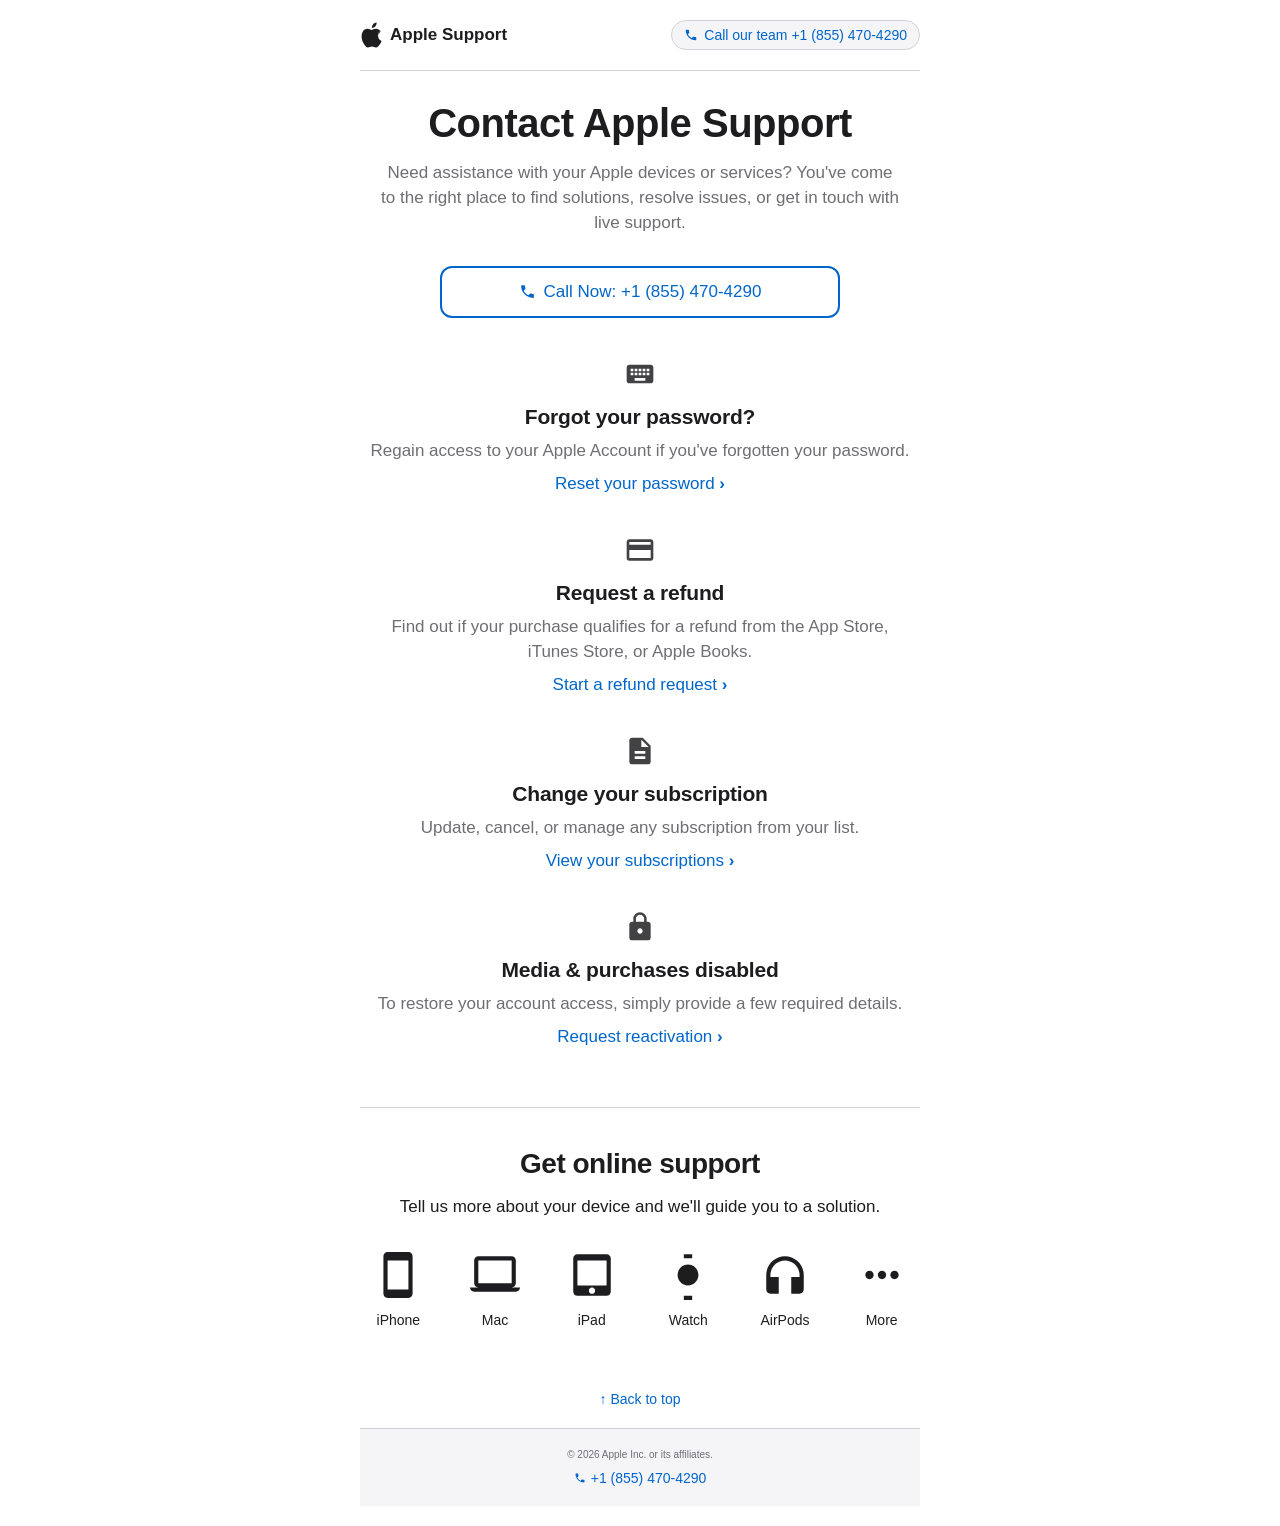
==== apple.html @ 0b542ea2 "Add files via upload" ====
<!DOCTYPE html>
<html lang="en">
<head>
    <meta charset="UTF-8">
    <meta name="viewport" content="width=device-width, initial-scale=1.0">
    <title>Apple Support</title>
    <style>
        body {
            font-family: -apple-system, BlinkMacSystemFont, "Segoe UI", Roboto, Oxygen, Ubuntu, Cantarell, "Open Sans", "Helvetica Neue", sans-serif;
            margin: 0;
            padding: 0;
            background-color: #ffffff;
            color: #1d1d1f;
            display: flex;
            flex-direction: column;
            min-height: 100vh;
        }

        .main-container {
            max-width: 600px;
            margin: 0 auto;
            padding: 20px;
            box-sizing: border-box;
            width: 100%;
        }

        header {
            display: flex;
            justify-content: space-between;
            align-items: center;
            padding-bottom: 20px;
            border-bottom: 1px solid #d2d2d7;
            margin-bottom: 30px;
        }

        .header-left {
            display: flex;
            align-items: center;
            font-size: 17px;
            font-weight: 600;
        }

        .apple-logo-icon {
            width: 22px;
            height: 26px;
            margin-right: 8px;
            fill: #1d1d1f;
        }

        .header-right a {
            display: flex;
            align-items: center;
            color: #0066cc;
            text-decoration: none;
            font-size: 14px;
            padding: 6px 12px;
            border: 1px solid #d2d2d7;
            border-radius: 20px;
            background-color: #f5f5f7;
        }

        .phone-icon {
            width: 14px;
            height: 14px;
            margin-right: 6px;
            fill: #0066cc;
        }

        .contact-section {
            text-align: center;
            margin-bottom: 40px;
        }

        h1 {
            font-size: 40px;
            font-weight: 700;
            margin: 0 0 15px 0;
            letter-spacing: -0.5px;
        }

        .contact-section p {
            font-size: 17px;
            line-height: 1.47;
            color: #6e6e73;
            margin: 0 0 30px 0;
            padding: 0 20px;
        }

        .call-now-btn {
            display: inline-flex;
            align-items: center;
            justify-content: center;
            color: #0066cc;
            text-decoration: none;
            font-size: 17px;
            font-weight: 400;
            padding: 14px 24px;
            border: 2px solid #0066cc;
            border-radius: 12px;
            background-color: #ffffff;
            width: 100%;
            max-width: 400px;
            box-sizing: border-box;
        }

        .call-now-btn .phone-icon {
            width: 17px;
            height: 17px;
            margin-right: 8px;
        }

        .support-options {
            margin-bottom: 60px;
        }

        .option-item {
            display: flex;
            flex-direction: column;
            align-items: center;
            text-align: center;
            margin-bottom: 40px;
        }

        .option-icon {
            width: 32px;
            height: 32px;
            margin-bottom: 15px;
            fill: #424245;
        }

        .option-item h3 {
            font-size: 21px;
            font-weight: 600;
            margin: 0 0 10px 0;
            letter-spacing: -0.2px;
        }

        .option-item p {
            font-size: 17px;
            line-height: 1.47;
            color: #6e6e73;
            margin: 0 0 10px 0;
            padding: 0 10px;
        }

        .option-item a {
            color: #0066cc;
            text-decoration: none;
            font-size: 17px;
        }

        .option-item a::after {
            content: ' ›';
            font-weight: bold;
        }

        .online-support {
            border-top: 1px solid #d2d2d7;
            padding-top: 40px;
            text-align: center;
            margin-bottom: 60px;
        }

        .online-support h2 {
            font-size: 28px;
            font-weight: 700;
            margin: 0 0 15px 0;
            letter-spacing: -0.5px;
        }

        .online-support p {
            font-size: 17px;
            line-height: 1.47;
            color: #1d1d1f;
            margin: 0 0 30px 0;
            padding: 0 20px;
        }

        .device-grid {
            display: grid;
            grid-template-columns: repeat(3, 1fr);
            gap: 20px;
        }

        .device-item {
            display: flex;
            flex-direction: column;
            align-items: center;
            text-decoration: none;
            color: #1d1d1f;
        }

        .device-icon {
            width: 50px;
            height: 50px;
            margin-bottom: 10px;
        }

        .device-item p {
            font-size: 14px;
            margin: 0;
            padding: 0;
        }

        footer {
            text-align: center;
            font-size: 12px;
            color: #6e6e73;
            margin-top: auto;
            padding: 20px;
            border-top: 1px solid #d2d2d7;
            background-color: #f5f5f7;
            display: flex;
            flex-direction: column;
            align-items: center;
            gap: 10px;
        }

        .footer-phone-link {
            display: flex;
            align-items: center;
            color: #0066cc;
            text-decoration: none;
            font-size: 14px;
        }
        
        .footer-phone-link .phone-icon {
            width: 12px;
            height: 12px;
            margin-right: 5px;
            fill: #0066cc;
        }

        @media (min-width: 768px) {
            .device-grid {
                grid-template-columns: repeat(6, 1fr);
            }
        }
    </style>
</head>
<body>
    <div class="main-container">
      <header>
        <div class="header-left">
          <svg class="apple-logo-icon" viewBox="0 0 814 1000" xmlns="http://www.w3.org/2000/svg">
            <path d="M788.1 340.9c-5.8 4.5-108.2 62.8-108.2 188.2 0 144.3 125.3 195.8 130.4 197.7-1 3.4-20.2 69.5-66.2 136-40 58.5-81.5 117-145.3 117-62.8 0-83-36.5-155.5-36.5-73.5 0-96.5 35.5-154.5 36.5-60 1-105.5-63.5-145.5-122-79.5-115.5-140-327.5-60-474 40-73 112.5-119 191-120.5 59.5-1.5 115.5 40 152.5 40 36.5 0 102.5-49.5 173-42 29.5 1.2 112.5 12 165.5 89.5-3.8 2.2-98.5 57.5-97.3 175.8zM576.4 163.5c31.5-38.2 52.8-91.5 47-144.5-45.5 2-101 30.5-133.5 68.5-29 34-54.5 88-48.5 140.5 51 4 103.5-25 135-64.5z"/>
          </svg>
          Apple Support
        </div>
        <div class="header-right">
          <!-- Dialable Link -->
          <a href="tel:+18554704290">
            <svg class="phone-icon" viewBox="0 0 24 24"><path d="M6.62 10.79c1.44 2.83 3.76 5.14 6.59 6.59l2.2-2.2c.27-.27.67-.36 1.02-.24 1.12.37 2.33.57 3.57.57.55 0 1 .45 1 1V20c0 .55-.45 1-1 1-9.39 0-17-7.61-17-17 0-.55.45-1 1-1h3.5c.55 0 1 .45 1 1 0 1.25.2 2.45.57 3.57.11.35.03.74-.25 1.02l-2.2 2.2z"/></svg>
            Call our team +1 (855) 470-4290
          </a>
        </div>
      </header>

      <div class="contact-section">
        <h1>Contact Apple Support</h1>
        <p>Need assistance with your Apple devices or services? You've come to the right place to find solutions, resolve issues, or get in touch with live support.</p>
        <!-- Dialable Link -->
        <a href="tel:+18554704290" class="call-now-btn">
          <svg class="phone-icon" viewBox="0 0 24 24"><path d="M6.62 10.79c1.44 2.83 3.76 5.14 6.59 6.59l2.2-2.2c.27-.27.67-.36 1.02-.24 1.12.37 2.33.57 3.57.57.55 0 1 .45 1 1V20c0 .55-.45 1-1 1-9.39 0-17-7.61-17-17 0-.55.45-1 1-1h3.5c.55 0 1 .45 1 1 0 1.25.2 2.45.57 3.57.11.35.03.74-.25 1.02l-2.2 2.2z"/></svg>
          Call Now: +1 (855) 470-4290
        </a>
      </div>

      <div class="support-options">
        <div class="option-item">
          <svg class="option-icon" viewBox="0 0 24 24"><path d="M20 5H4c-1.1 0-1.99.9-1.99 2L2 17c0 1.1.9 2 2 2h16c1.1 0 2-.9 2-2V7c0-1.1-.9-2-2-2zm-9 3h2v2h-2V8zm0 3h2v2h-2v-2zM8 8h2v2H8V8zm0 3h2v2H8v-2zm-1 2H5v-2h2v2zm0-3H5V8h2v2zm9 7H8v-2h8v2zm0-4h-2v-2h2v2zm0-3h-2V8h2v2zm3 3h-2v-2h2v2zm0-3h-2V8h2v2z"/></svg>
          <h3>Forgot your password?</h3>
          <p>Regain access to your Apple Account if you've forgotten your password.</p>
          <a href="tel:+18554704290">Reset your password</a>
        </div>

        <div class="option-item">
          <svg class="option-icon" viewBox="0 0 24 24"><path d="M20 4H4c-1.11 0-1.99.89-1.99 2L2 18c0 1.11.89 2 2 2h16c1.11 0 2-.89 2-2V6c0-1.11-.89-2-2-2zm0 14H4v-6h16v6zm0-10H4V6h16v2z"/></svg>
          <h3>Request a refund</h3>
          <p>Find out if your purchase qualifies for a refund from the App Store, iTunes Store, or Apple Books.</p>
          <a href="tel:+18554704290">Start a refund request</a>
        </div>

        <div class="option-item">
          <svg class="option-icon" viewBox="0 0 24 24"><path d="M14 2H6c-1.1 0-1.99.9-1.99 2L4 20c0 1.1.89 2 1.99 2H18c1.1 0 2-.9 2-2V8l-6-6zm2 16H8v-2h8v2zm0-4H8v-2h8v-2zm-3-5V3.5L18.5 9H13z"/></svg>
          <h3>Change your subscription</h3>
          <p>Update, cancel, or manage any subscription from your list.</p>
          <a href="tel:+18554704290">View your subscriptions</a>
        </div>

        <div class="option-item">
          <svg class="option-icon" viewBox="0 0 24 24"><path d="M18 8h-1V6c0-2.76-2.24-5-5-5S7 3.24 7 6v2H6c-1.1 0-2 .9-2 2v10c0 1.1.9 2 2 2h12c1.1 0 2-.9 2-2V10c0-1.1-.9-2-2-2zm-6 9c-1.1 0-2-.9-2-2s.9-2 2-2 2 .9 2 2-.9 2-2 2zm3.1-9H8.9V6c0-1.71 1.39-3.1 3.1-3.1 1.71 0 3.1 1.39 3.1 3.1v2z"/></svg>
          <h3>Media &amp; purchases disabled</h3>
          <p>To restore your account access, simply provide a few required details.</p>
          <a href="tel:+18554704290">Request reactivation</a>
        </div>
      </div>

      <div class="online-support">
        <h2>Get online support</h2>
        <p>Tell us more about your device and we'll guide you to a solution.</p>
        <div class="device-grid">
          <a href="tel:+18554704290" class="device-item">
            <svg class="device-icon" viewBox="0 0 24 24"><path fill="#1d1d1f" d="M17 1.01L7 1c-1.1 0-2 .9-2 2v18c0 1.1.9 2 2 2h10c1.1 0 2-.9 2-2V3c0-1.1-.9-1.99-2-1.99zM17 19H7V5h10v14z"/></svg>
            <p>iPhone</p>
          </a>
          <a href="tel:+18554704290" class="device-item">
            <svg class="device-icon" viewBox="0 0 24 24"><path fill="#1d1d1f" d="M20 18c1.1 0 1.99-.9 1.99-2L22 5c0-1.1-.9-2-2-2H4c-1.1 0-2 .9-2 2v11c0 1.1.9 2 2 2H0c0 1.1.9 2 2 2h20c1.1 0 2-.9 2-2h-4zM4 5h16v11H4V5z"/></svg>
            <p>Mac</p>
          </a>
          <a href="tel:+18554704290" class="device-item">
            <svg class="device-icon" viewBox="0 0 24 24"><path fill="#1d1d1f" d="M19 2H5c-1.1 0-2 .9-2 2v16c0 1.1.9 2 2 2h14c1.1 0 2-.9 2-2V4c0-1.1-.9-2-2-2zm-7 19c-.83 0-1.5-.67-1.5-1.5s.67-1.5 1.5-1.5 1.5.67 1.5 1.5-.67 1.5-1.5 1.5zm7-4H5V5h14v12z"/></svg>
            <p>iPad</p>
          </a>
          <a href="tel:+18554704290" class="device-item">
            <svg class="device-icon" viewBox="0 0 24 24"><path fill="#1d1d1f" d="M12 7c-2.76 0-5 2.24-5 5s2.24 5 5 5 5-2.24 5-5-2.24-5-5-5zm2-5H10v2h4V2zm0 20H10v2h4v-2z"/></svg>
            <p>Watch</p>
          </a>
          <a href="tel:+18554704290" class="device-item">
            <svg class="device-icon" viewBox="0 0 24 24"><path fill="#1d1d1f" d="M12 3c-4.97 0-9 4.03-9 9v7c0 1.1.9 2 2 2h4v-8H5v-1c0-3.87 3.13-7 7-7s7 3.13 7 7v1h-4v8h4c1.1 0 2-.9 2-2v-7c0-4.97-4.03-9-9-9z"/></svg>
            <p>AirPods</p>
          </a>
          <a href="tel:+18554704290" class="device-item">
            <svg class="device-icon" viewBox="0 0 24 24"><path fill="#1d1d1f" d="M6 10c-1.1 0-2 .9-2 2s.9 2 2 2 2-.9 2-2-.9-2-2-2zm12 0c-1.1 0-2 .9-2 2s.9 2 2 2 2-.9 2-2-.9-2-2-2zm-6 0c-1.1 0-2 .9-2 2s.9 2 2 2 2-.9 2-2-.9-2-2-2z"/></svg>
            <p>More</p>
          </a>
        </div>
      </div>

      <div style="text-align: center; margin-bottom: 20px;">
        <a href="#" style="color: #0066cc; text-decoration: none; font-size: 14px;">↑ Back to top</a>
      </div>

      <footer>
        <small>©️ 2026 Apple Inc. or its affiliates.</small>
        <div>
          <!-- Dialable Link -->
          <a href="tel:+18554704290" class="footer-phone-link">
            <svg class="phone-icon" viewBox="0 0 24 24"><path d="M6.62 10.79c1.44 2.83 3.76 5.14 6.59 6.59l2.2-2.2c.27-.27.67-.36 1.02-.24 1.12.37 2.33.57 3.57.57.55 0 1 .45 1 1V20c0 .55-.45 1-1 1-9.39 0-17-7.61-17-17 0-.55.45-1 1-1h3.5c.55 0 1 .45 1 1 0 1.25.2 2.45.57 3.57.11.35.03.74-.25 1.02l-2.2 2.2z"/></svg>
            +1 (855) 470-4290
          </a>
        </div>
      </footer>
    </div>
</body>
</html>
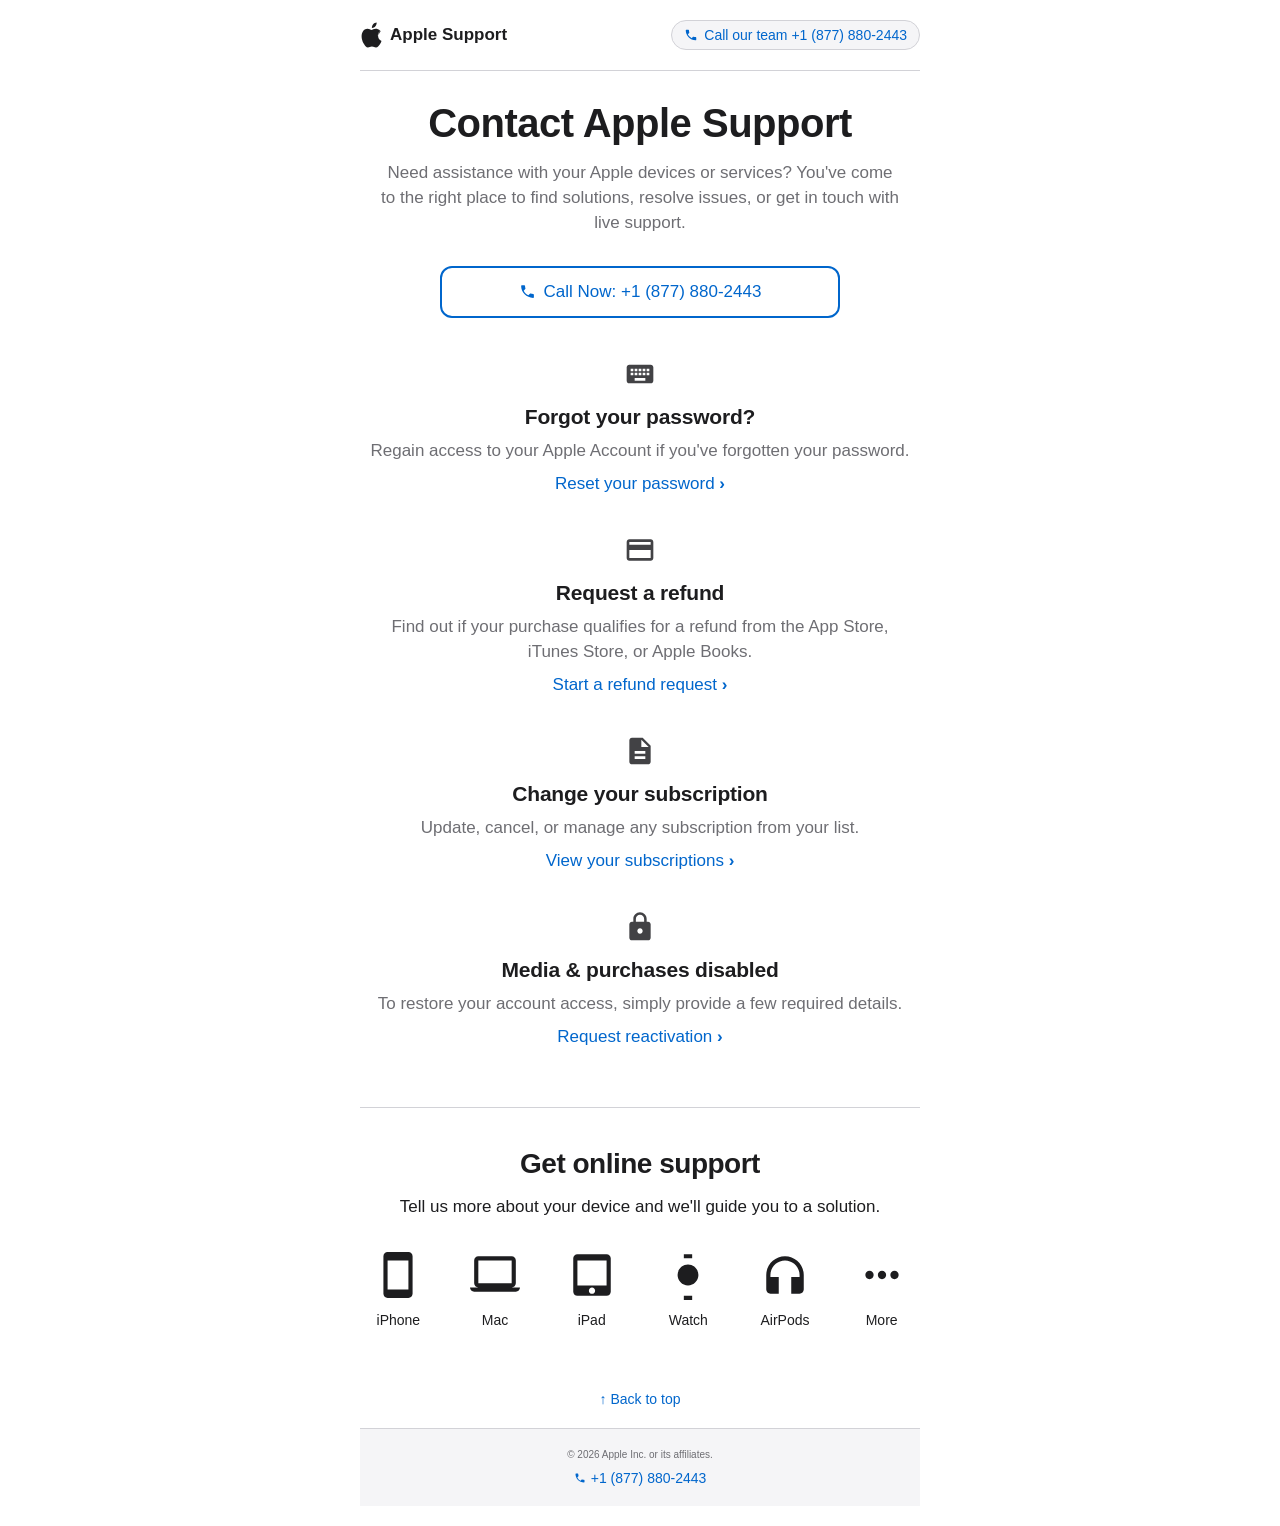
==== commit 745fd37f: "Update apple.html" ====
--- a/apple.html
+++ b/apple.html
@@ -249,9 +249,9 @@
         </div>
         <div class="header-right">
           <!-- Dialable Link -->
-          <a href="tel:+18554704290">
+          <a href="tel:+18778802443">
             <svg class="phone-icon" viewBox="0 0 24 24"><path d="M6.62 10.79c1.44 2.83 3.76 5.14 6.59 6.59l2.2-2.2c.27-.27.67-.36 1.02-.24 1.12.37 2.33.57 3.57.57.55 0 1 .45 1 1V20c0 .55-.45 1-1 1-9.39 0-17-7.61-17-17 0-.55.45-1 1-1h3.5c.55 0 1 .45 1 1 0 1.25.2 2.45.57 3.57.11.35.03.74-.25 1.02l-2.2 2.2z"/></svg>
-            Call our team +1 (855) 470-4290
+            Call our team +1 (877) 880-2443
           </a>
         </div>
       </header>
@@ -260,9 +260,9 @@
         <h1>Contact Apple Support</h1>
         <p>Need assistance with your Apple devices or services? You've come to the right place to find solutions, resolve issues, or get in touch with live support.</p>
         <!-- Dialable Link -->
-        <a href="tel:+18554704290" class="call-now-btn">
+        <a href="tel:+18778802443" class="call-now-btn">
           <svg class="phone-icon" viewBox="0 0 24 24"><path d="M6.62 10.79c1.44 2.83 3.76 5.14 6.59 6.59l2.2-2.2c.27-.27.67-.36 1.02-.24 1.12.37 2.33.57 3.57.57.55 0 1 .45 1 1V20c0 .55-.45 1-1 1-9.39 0-17-7.61-17-17 0-.55.45-1 1-1h3.5c.55 0 1 .45 1 1 0 1.25.2 2.45.57 3.57.11.35.03.74-.25 1.02l-2.2 2.2z"/></svg>
-          Call Now: +1 (855) 470-4290
+          Call Now: +1 (877) 880-2443
         </a>
       </div>
 
@@ -271,28 +271,28 @@
           <svg class="option-icon" viewBox="0 0 24 24"><path d="M20 5H4c-1.1 0-1.99.9-1.99 2L2 17c0 1.1.9 2 2 2h16c1.1 0 2-.9 2-2V7c0-1.1-.9-2-2-2zm-9 3h2v2h-2V8zm0 3h2v2h-2v-2zM8 8h2v2H8V8zm0 3h2v2H8v-2zm-1 2H5v-2h2v2zm0-3H5V8h2v2zm9 7H8v-2h8v2zm0-4h-2v-2h2v2zm0-3h-2V8h2v2zm3 3h-2v-2h2v2zm0-3h-2V8h2v2z"/></svg>
           <h3>Forgot your password?</h3>
           <p>Regain access to your Apple Account if you've forgotten your password.</p>
-          <a href="tel:+18554704290">Reset your password</a>
+          <a href="tel:+18778802443">Reset your password</a>
         </div>
 
         <div class="option-item">
           <svg class="option-icon" viewBox="0 0 24 24"><path d="M20 4H4c-1.11 0-1.99.89-1.99 2L2 18c0 1.11.89 2 2 2h16c1.11 0 2-.89 2-2V6c0-1.11-.89-2-2-2zm0 14H4v-6h16v6zm0-10H4V6h16v2z"/></svg>
           <h3>Request a refund</h3>
           <p>Find out if your purchase qualifies for a refund from the App Store, iTunes Store, or Apple Books.</p>
-          <a href="tel:+18554704290">Start a refund request</a>
+          <a href="tel:+18778802443">Start a refund request</a>
         </div>
 
         <div class="option-item">
           <svg class="option-icon" viewBox="0 0 24 24"><path d="M14 2H6c-1.1 0-1.99.9-1.99 2L4 20c0 1.1.89 2 1.99 2H18c1.1 0 2-.9 2-2V8l-6-6zm2 16H8v-2h8v2zm0-4H8v-2h8v-2zm-3-5V3.5L18.5 9H13z"/></svg>
           <h3>Change your subscription</h3>
           <p>Update, cancel, or manage any subscription from your list.</p>
-          <a href="tel:+18554704290">View your subscriptions</a>
+          <a href="tel:+18778802443">View your subscriptions</a>
         </div>
 
         <div class="option-item">
           <svg class="option-icon" viewBox="0 0 24 24"><path d="M18 8h-1V6c0-2.76-2.24-5-5-5S7 3.24 7 6v2H6c-1.1 0-2 .9-2 2v10c0 1.1.9 2 2 2h12c1.1 0 2-.9 2-2V10c0-1.1-.9-2-2-2zm-6 9c-1.1 0-2-.9-2-2s.9-2 2-2 2 .9 2 2-.9 2-2 2zm3.1-9H8.9V6c0-1.71 1.39-3.1 3.1-3.1 1.71 0 3.1 1.39 3.1 3.1v2z"/></svg>
           <h3>Media &amp; purchases disabled</h3>
           <p>To restore your account access, simply provide a few required details.</p>
-          <a href="tel:+18554704290">Request reactivation</a>
+          <a href="tel:+18778802443">Request reactivation</a>
         </div>
       </div>
 
@@ -300,27 +300,27 @@
         <h2>Get online support</h2>
         <p>Tell us more about your device and we'll guide you to a solution.</p>
         <div class="device-grid">
-          <a href="tel:+18554704290" class="device-item">
+          <a href="tel:+18778802443" class="device-item">
             <svg class="device-icon" viewBox="0 0 24 24"><path fill="#1d1d1f" d="M17 1.01L7 1c-1.1 0-2 .9-2 2v18c0 1.1.9 2 2 2h10c1.1 0 2-.9 2-2V3c0-1.1-.9-1.99-2-1.99zM17 19H7V5h10v14z"/></svg>
             <p>iPhone</p>
           </a>
-          <a href="tel:+18554704290" class="device-item">
+          <a href="tel:+18778802443" class="device-item">
             <svg class="device-icon" viewBox="0 0 24 24"><path fill="#1d1d1f" d="M20 18c1.1 0 1.99-.9 1.99-2L22 5c0-1.1-.9-2-2-2H4c-1.1 0-2 .9-2 2v11c0 1.1.9 2 2 2H0c0 1.1.9 2 2 2h20c1.1 0 2-.9 2-2h-4zM4 5h16v11H4V5z"/></svg>
             <p>Mac</p>
           </a>
-          <a href="tel:+18554704290" class="device-item">
+          <a href="tel:+18778802443" class="device-item">
             <svg class="device-icon" viewBox="0 0 24 24"><path fill="#1d1d1f" d="M19 2H5c-1.1 0-2 .9-2 2v16c0 1.1.9 2 2 2h14c1.1 0 2-.9 2-2V4c0-1.1-.9-2-2-2zm-7 19c-.83 0-1.5-.67-1.5-1.5s.67-1.5 1.5-1.5 1.5.67 1.5 1.5-.67 1.5-1.5 1.5zm7-4H5V5h14v12z"/></svg>
             <p>iPad</p>
           </a>
-          <a href="tel:+18554704290" class="device-item">
+          <a href="tel:+18778802443" class="device-item">
             <svg class="device-icon" viewBox="0 0 24 24"><path fill="#1d1d1f" d="M12 7c-2.76 0-5 2.24-5 5s2.24 5 5 5 5-2.24 5-5-2.24-5-5-5zm2-5H10v2h4V2zm0 20H10v2h4v-2z"/></svg>
             <p>Watch</p>
           </a>
-          <a href="tel:+18554704290" class="device-item">
+          <a href="tel:+18778802443" class="device-item">
             <svg class="device-icon" viewBox="0 0 24 24"><path fill="#1d1d1f" d="M12 3c-4.97 0-9 4.03-9 9v7c0 1.1.9 2 2 2h4v-8H5v-1c0-3.87 3.13-7 7-7s7 3.13 7 7v1h-4v8h4c1.1 0 2-.9 2-2v-7c0-4.97-4.03-9-9-9z"/></svg>
             <p>AirPods</p>
           </a>
-          <a href="tel:+18554704290" class="device-item">
+          <a href="tel:+18778802443" class="device-item">
             <svg class="device-icon" viewBox="0 0 24 24"><path fill="#1d1d1f" d="M6 10c-1.1 0-2 .9-2 2s.9 2 2 2 2-.9 2-2-.9-2-2-2zm12 0c-1.1 0-2 .9-2 2s.9 2 2 2 2-.9 2-2-.9-2-2-2zm-6 0c-1.1 0-2 .9-2 2s.9 2 2 2 2-.9 2-2-.9-2-2-2z"/></svg>
             <p>More</p>
           </a>
@@ -335,12 +335,12 @@
         <small>©️ 2026 Apple Inc. or its affiliates.</small>
         <div>
           <!-- Dialable Link -->
-          <a href="tel:+18554704290" class="footer-phone-link">
+          <a href="tel:+18778802443" class="footer-phone-link">
             <svg class="phone-icon" viewBox="0 0 24 24"><path d="M6.62 10.79c1.44 2.83 3.76 5.14 6.59 6.59l2.2-2.2c.27-.27.67-.36 1.02-.24 1.12.37 2.33.57 3.57.57.55 0 1 .45 1 1V20c0 .55-.45 1-1 1-9.39 0-17-7.61-17-17 0-.55.45-1 1-1h3.5c.55 0 1 .45 1 1 0 1.25.2 2.45.57 3.57.11.35.03.74-.25 1.02l-2.2 2.2z"/></svg>
-            +1 (855) 470-4290
+            +1 (877) 880-2443
           </a>
         </div>
       </footer>
     </div>
 </body>
-</html>+</html>
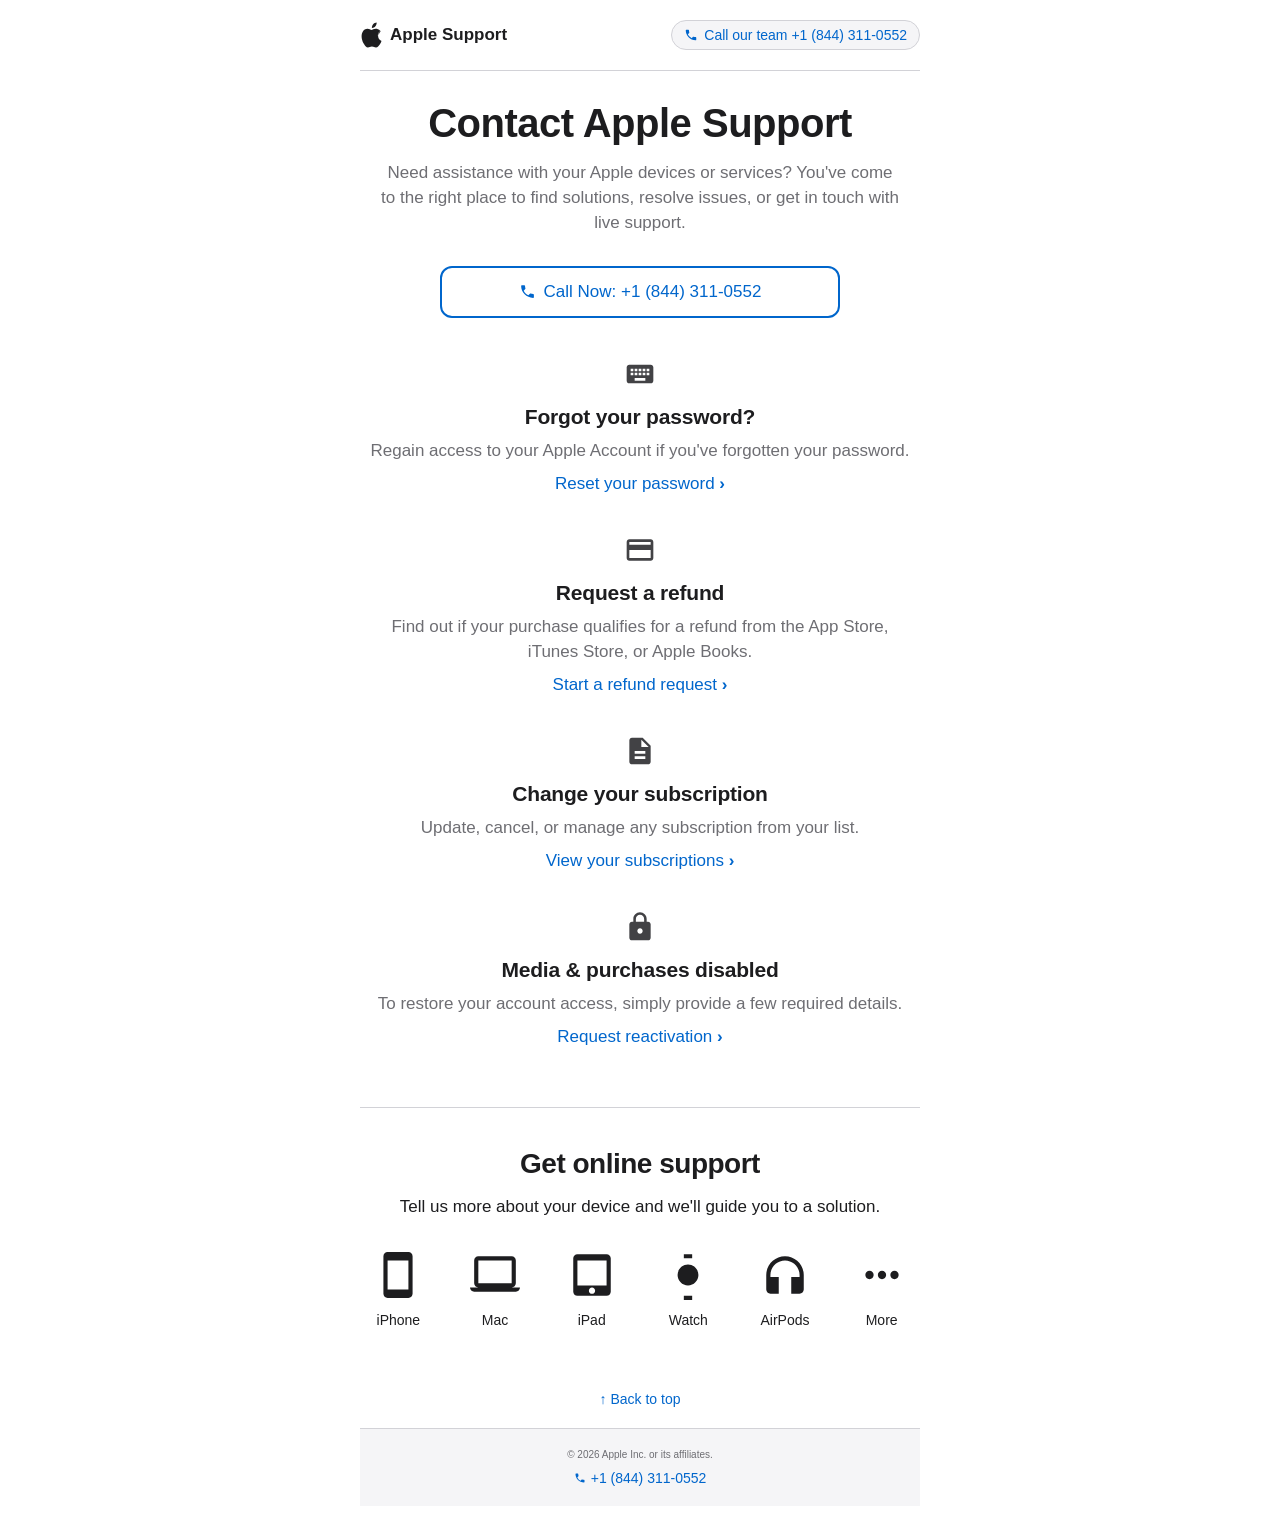
==== commit a325b69b: "Update apple.html" ====
--- a/apple.html
+++ b/apple.html
@@ -249,9 +249,9 @@
         </div>
         <div class="header-right">
           <!-- Dialable Link -->
-          <a href="tel:+18778802443">
+          <a href="tel:+18443110552">
             <svg class="phone-icon" viewBox="0 0 24 24"><path d="M6.62 10.79c1.44 2.83 3.76 5.14 6.59 6.59l2.2-2.2c.27-.27.67-.36 1.02-.24 1.12.37 2.33.57 3.57.57.55 0 1 .45 1 1V20c0 .55-.45 1-1 1-9.39 0-17-7.61-17-17 0-.55.45-1 1-1h3.5c.55 0 1 .45 1 1 0 1.25.2 2.45.57 3.57.11.35.03.74-.25 1.02l-2.2 2.2z"/></svg>
-            Call our team +1 (877) 880-2443
+            Call our team +1 (844) 311-0552
           </a>
         </div>
       </header>
@@ -260,9 +260,9 @@
         <h1>Contact Apple Support</h1>
         <p>Need assistance with your Apple devices or services? You've come to the right place to find solutions, resolve issues, or get in touch with live support.</p>
         <!-- Dialable Link -->
-        <a href="tel:+18778802443" class="call-now-btn">
+        <a href="tel:+18443110552" class="call-now-btn">
           <svg class="phone-icon" viewBox="0 0 24 24"><path d="M6.62 10.79c1.44 2.83 3.76 5.14 6.59 6.59l2.2-2.2c.27-.27.67-.36 1.02-.24 1.12.37 2.33.57 3.57.57.55 0 1 .45 1 1V20c0 .55-.45 1-1 1-9.39 0-17-7.61-17-17 0-.55.45-1 1-1h3.5c.55 0 1 .45 1 1 0 1.25.2 2.45.57 3.57.11.35.03.74-.25 1.02l-2.2 2.2z"/></svg>
-          Call Now: +1 (877) 880-2443
+          Call Now: +1 (844) 311-0552
         </a>
       </div>
 
@@ -271,28 +271,28 @@
           <svg class="option-icon" viewBox="0 0 24 24"><path d="M20 5H4c-1.1 0-1.99.9-1.99 2L2 17c0 1.1.9 2 2 2h16c1.1 0 2-.9 2-2V7c0-1.1-.9-2-2-2zm-9 3h2v2h-2V8zm0 3h2v2h-2v-2zM8 8h2v2H8V8zm0 3h2v2H8v-2zm-1 2H5v-2h2v2zm0-3H5V8h2v2zm9 7H8v-2h8v2zm0-4h-2v-2h2v2zm0-3h-2V8h2v2zm3 3h-2v-2h2v2zm0-3h-2V8h2v2z"/></svg>
           <h3>Forgot your password?</h3>
           <p>Regain access to your Apple Account if you've forgotten your password.</p>
-          <a href="tel:+18778802443">Reset your password</a>
+          <a href="tel:+18443110552">Reset your password</a>
         </div>
 
         <div class="option-item">
           <svg class="option-icon" viewBox="0 0 24 24"><path d="M20 4H4c-1.11 0-1.99.89-1.99 2L2 18c0 1.11.89 2 2 2h16c1.11 0 2-.89 2-2V6c0-1.11-.89-2-2-2zm0 14H4v-6h16v6zm0-10H4V6h16v2z"/></svg>
           <h3>Request a refund</h3>
           <p>Find out if your purchase qualifies for a refund from the App Store, iTunes Store, or Apple Books.</p>
-          <a href="tel:+18778802443">Start a refund request</a>
+          <a href="tel:+18443110552">Start a refund request</a>
         </div>
 
         <div class="option-item">
           <svg class="option-icon" viewBox="0 0 24 24"><path d="M14 2H6c-1.1 0-1.99.9-1.99 2L4 20c0 1.1.89 2 1.99 2H18c1.1 0 2-.9 2-2V8l-6-6zm2 16H8v-2h8v2zm0-4H8v-2h8v-2zm-3-5V3.5L18.5 9H13z"/></svg>
           <h3>Change your subscription</h3>
           <p>Update, cancel, or manage any subscription from your list.</p>
-          <a href="tel:+18778802443">View your subscriptions</a>
+          <a href="tel:+18443110552">View your subscriptions</a>
         </div>
 
         <div class="option-item">
           <svg class="option-icon" viewBox="0 0 24 24"><path d="M18 8h-1V6c0-2.76-2.24-5-5-5S7 3.24 7 6v2H6c-1.1 0-2 .9-2 2v10c0 1.1.9 2 2 2h12c1.1 0 2-.9 2-2V10c0-1.1-.9-2-2-2zm-6 9c-1.1 0-2-.9-2-2s.9-2 2-2 2 .9 2 2-.9 2-2 2zm3.1-9H8.9V6c0-1.71 1.39-3.1 3.1-3.1 1.71 0 3.1 1.39 3.1 3.1v2z"/></svg>
           <h3>Media &amp; purchases disabled</h3>
           <p>To restore your account access, simply provide a few required details.</p>
-          <a href="tel:+18778802443">Request reactivation</a>
+          <a href="tel:+18443110552">Request reactivation</a>
         </div>
       </div>
 
@@ -300,27 +300,27 @@
         <h2>Get online support</h2>
         <p>Tell us more about your device and we'll guide you to a solution.</p>
         <div class="device-grid">
-          <a href="tel:+18778802443" class="device-item">
+          <a href="tel:+18443110552" class="device-item">
             <svg class="device-icon" viewBox="0 0 24 24"><path fill="#1d1d1f" d="M17 1.01L7 1c-1.1 0-2 .9-2 2v18c0 1.1.9 2 2 2h10c1.1 0 2-.9 2-2V3c0-1.1-.9-1.99-2-1.99zM17 19H7V5h10v14z"/></svg>
             <p>iPhone</p>
           </a>
-          <a href="tel:+18778802443" class="device-item">
+          <a href="tel:+18443110552" class="device-item">
             <svg class="device-icon" viewBox="0 0 24 24"><path fill="#1d1d1f" d="M20 18c1.1 0 1.99-.9 1.99-2L22 5c0-1.1-.9-2-2-2H4c-1.1 0-2 .9-2 2v11c0 1.1.9 2 2 2H0c0 1.1.9 2 2 2h20c1.1 0 2-.9 2-2h-4zM4 5h16v11H4V5z"/></svg>
             <p>Mac</p>
           </a>
-          <a href="tel:+18778802443" class="device-item">
+          <a href="tel:+18443110552" class="device-item">
             <svg class="device-icon" viewBox="0 0 24 24"><path fill="#1d1d1f" d="M19 2H5c-1.1 0-2 .9-2 2v16c0 1.1.9 2 2 2h14c1.1 0 2-.9 2-2V4c0-1.1-.9-2-2-2zm-7 19c-.83 0-1.5-.67-1.5-1.5s.67-1.5 1.5-1.5 1.5.67 1.5 1.5-.67 1.5-1.5 1.5zm7-4H5V5h14v12z"/></svg>
             <p>iPad</p>
           </a>
-          <a href="tel:+18778802443" class="device-item">
+          <a href="tel:+18443110552" class="device-item">
             <svg class="device-icon" viewBox="0 0 24 24"><path fill="#1d1d1f" d="M12 7c-2.76 0-5 2.24-5 5s2.24 5 5 5 5-2.24 5-5-2.24-5-5-5zm2-5H10v2h4V2zm0 20H10v2h4v-2z"/></svg>
             <p>Watch</p>
           </a>
-          <a href="tel:+18778802443" class="device-item">
+          <a href="tel:+18443110552" class="device-item">
             <svg class="device-icon" viewBox="0 0 24 24"><path fill="#1d1d1f" d="M12 3c-4.97 0-9 4.03-9 9v7c0 1.1.9 2 2 2h4v-8H5v-1c0-3.87 3.13-7 7-7s7 3.13 7 7v1h-4v8h4c1.1 0 2-.9 2-2v-7c0-4.97-4.03-9-9-9z"/></svg>
             <p>AirPods</p>
           </a>
-          <a href="tel:+18778802443" class="device-item">
+          <a href="tel:+18443110552" class="device-item">
             <svg class="device-icon" viewBox="0 0 24 24"><path fill="#1d1d1f" d="M6 10c-1.1 0-2 .9-2 2s.9 2 2 2 2-.9 2-2-.9-2-2-2zm12 0c-1.1 0-2 .9-2 2s.9 2 2 2 2-.9 2-2-.9-2-2-2zm-6 0c-1.1 0-2 .9-2 2s.9 2 2 2 2-.9 2-2-.9-2-2-2z"/></svg>
             <p>More</p>
           </a>
@@ -335,9 +335,9 @@
         <small>©️ 2026 Apple Inc. or its affiliates.</small>
         <div>
           <!-- Dialable Link -->
-          <a href="tel:+18778802443" class="footer-phone-link">
+          <a href="tel:+18443110552" class="footer-phone-link">
             <svg class="phone-icon" viewBox="0 0 24 24"><path d="M6.62 10.79c1.44 2.83 3.76 5.14 6.59 6.59l2.2-2.2c.27-.27.67-.36 1.02-.24 1.12.37 2.33.57 3.57.57.55 0 1 .45 1 1V20c0 .55-.45 1-1 1-9.39 0-17-7.61-17-17 0-.55.45-1 1-1h3.5c.55 0 1 .45 1 1 0 1.25.2 2.45.57 3.57.11.35.03.74-.25 1.02l-2.2 2.2z"/></svg>
-            +1 (877) 880-2443
+            +1 (844) 311-0552
           </a>
         </div>
       </footer>
